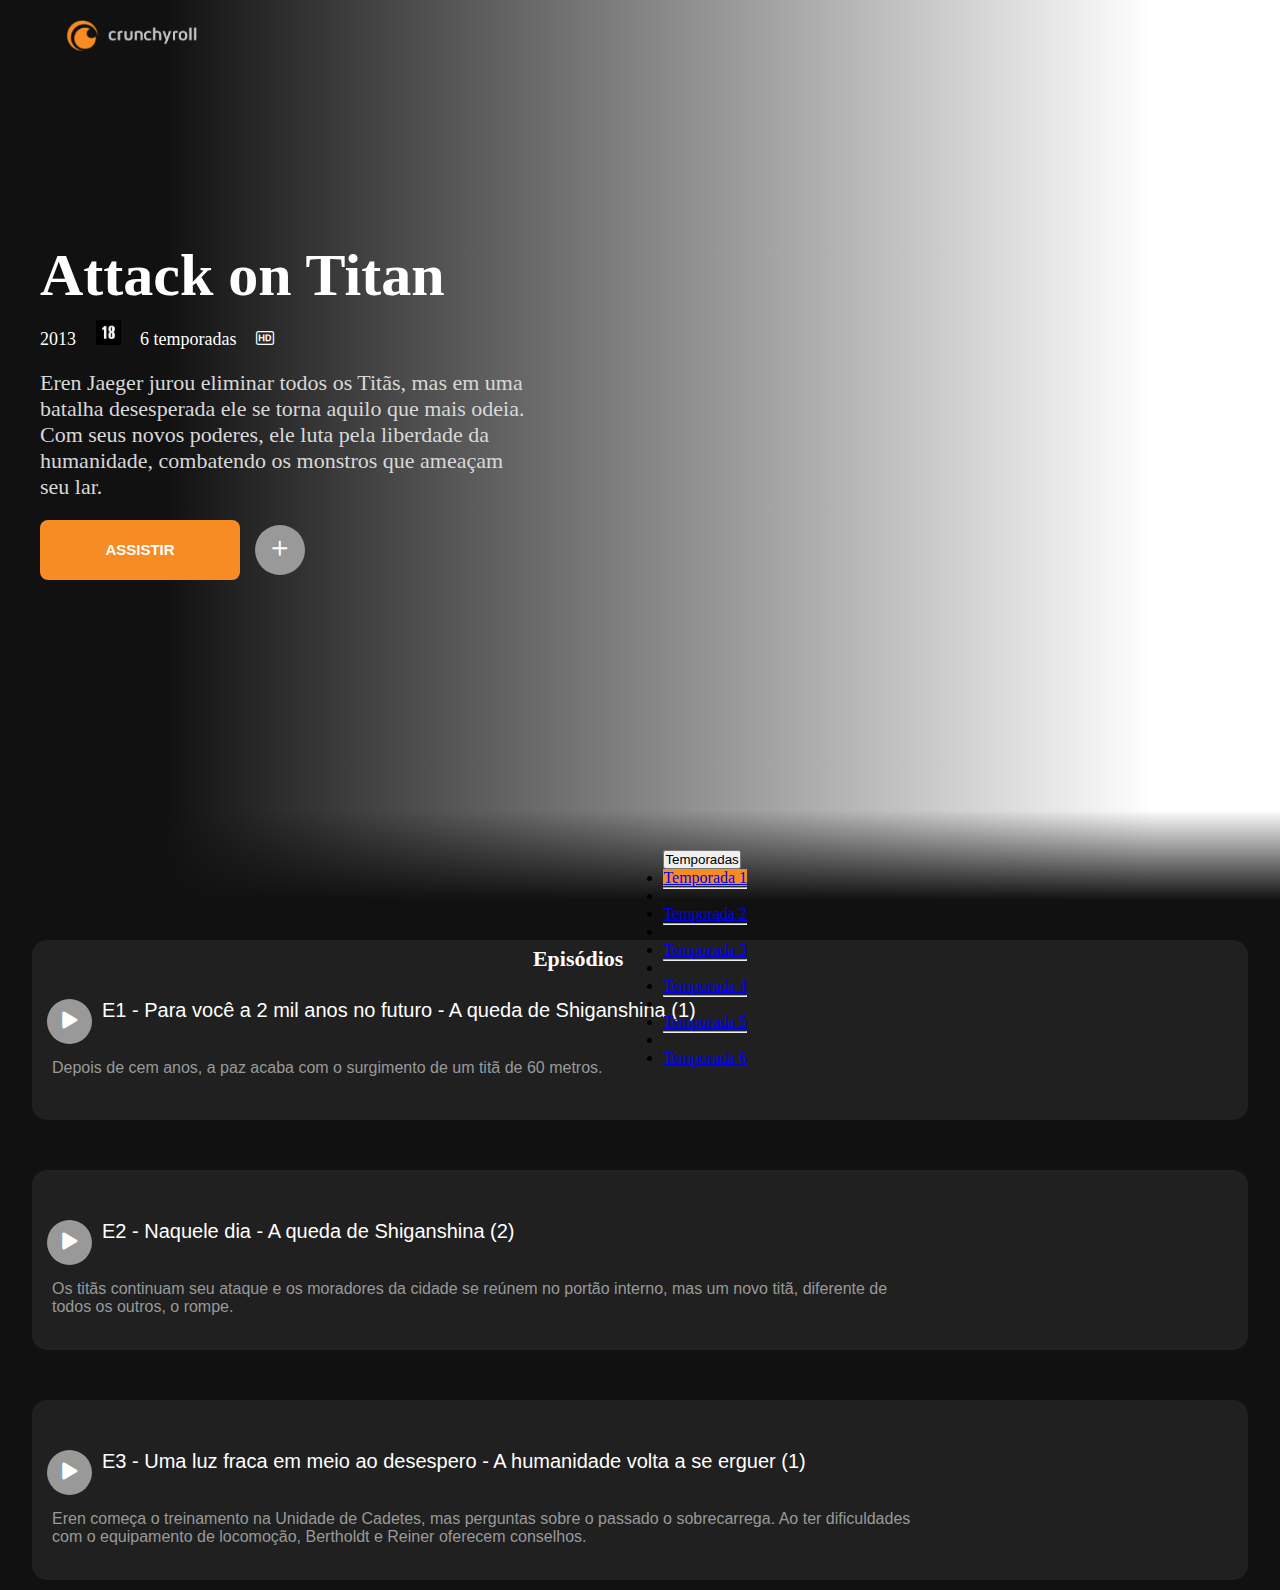
==== animes/AOT/index.html @ c1bd7aec "Commit inicial" ====
<!DOCTYPE html>
<html lang="pt-br">
<head>
    <meta charset="UTF-8">
    <meta http-equiv="X-UA-Compatible" content="IE=edge">
    <meta name="viewport" content="width=device-width, initial-scale=1.0">
    <title>Attack on Titan | Anime Project</title>
    <link rel="shorcut icon" href="https://static.crunchyroll.com/cxweb/assets/img/favicons/favicon-96x96.png">
    <link rel="stylesheet" href="css/custom.css">
    <link rel="stylesheet" href="https://fonts.googleapis.com/css2?family=Material+Symbols+Outlined:opsz,wght,FILL,GRAD@20..48,100..700,0..1,-50..200" />
    <link href="https://cdn.jsdelivr.net/npm/bootstrap@5.2.0/dist/css/bootstrap.min.css" rel="stylesheet" integrity="sha384-gH2yIJqKdNHPEq0n4Mqa/HGKIhSkIHeL5AyhkYV8i59U5AR6csBvApHHNl/vI1Bx" crossorigin="anonymous">
</head>
<body>
    <div id="header">
        <div class="header--logo">
            <a href="#">
                <a href="../../index.html"><img src="../../img/logo-crunchyroll1.png" alt="Crunchyroll" /></a>
            </a>
        </div>
    </div>
    <!--INICIO DO BANNER-->
    <div id="banner">
        <video autoplay muted loop>
            <source src="media/trailer.mp4" type="video/mp4">
        </video>
        <div class="shadow--vertical">
            <div class="shadow--horizontal">
                <div class="featured--name">
                    <p>Attack on Titan</p>
                </div>
                <div class="infos--adicionais">
                    <p>2013</p>
                    <img src="../infos-img/18.png" width="25px" height="25px"/>
                    <p>6 temporadas</p>
                    <i class="bi bi-badge-hd"></i>
                </div>
                <div class="featured--title">
                    <p>Eren Jaeger jurou eliminar todos os Titãs, mas em uma batalha desesperada 
                        ele se torna aquilo que mais odeia. Com seus novos poderes, ele luta pela 
                        liberdade da humanidade, combatendo os monstros que ameaçam seu lar.</p>
                </div>
                <div class="buttons">
                    <button class="play" title="" href="#">Assistir</button>
                    <button class="plus" title="Adicionar à sua Lista" href="#"><i class="bi bi-plus"></i></button>
                </div>
            </div>
        </div>
    </div>

    <!--INÍCIO CHAPTERS-->
    <div id="chapters">
        <div class="link--ep">
            <a href="#episodios">Episódios</a>
        </div>
        <div class="temporadas">
            <div class="dropdown">
                <button class="btn btn-secondary dropdown-toggle" type="button" data-bs-toggle="dropdown" aria-expanded="false">
                  Temporadas
                </button>
                <ul class="dropdown-menu dropdown-menu-dark">
                  <li><a class="dropdown-item active" href="#">Temporada 1</a></li>
                  <li><hr class="dropdown-divider"></li>
                  <li><a class="dropdown-item" href="#">Temporada 2</a></li>
                  <li><hr class="dropdown-divider"></li>
                  <li><a class="dropdown-item" href="#">Temporada 3</a></li>
                  <li><hr class="dropdown-divider"></li>
                  <li><a class="dropdown-item" href="#">Temporada 4</a></li>
                  <li><hr class="dropdown-divider"></li>
                  <li><a class="dropdown-item" href="#">Temporada 5</a></li>
                  <li><hr class="dropdown-divider"></li>
                  <li><a class="dropdown-item" href="#">Temporada 6</a></li>
                </ul>
              </div>
        </div>
    </div>

    <!--ABERTURA DOS EPISODIOS-->

    <div id="episodios">
        <div id="temporada--1">
            <div class="midia">
                <img src="https://beta.crunchyroll.com/imgsrv/display/thumbnail/320x180/catalog/crunchyroll/b199406edeebc19a7f4e4412d6e1dfcc.jpeg" alt="">
                <button class="reproduzir">
                    <div class="conteudo--midia">
                        <div class="player"><i class="bi bi-play-fill"></i></div>
                        <p>E1 - Para você a 2 mil anos no futuro - A queda de Shiganshina (1)</p>
                    </div>
                       <div class="description">
                        <p>Depois de cem anos, a paz acaba com o surgimento de um titã de 60 metros.</p>
                    </div>
                </button>
            </div>
            <div class="midia">
                <img src="https://beta.crunchyroll.com/imgsrv/display/thumbnail/320x180/catalog/crunchyroll/b9fbee83c6c9a6353383a36b81d86121.jpeg" alt="">
                <button class="reproduzir">
                    <div class="conteudo--midia">
                        <div class="player"><i class="bi bi-play-fill"></i></div>
                        <p>E2 - Naquele dia - A queda de Shiganshina (2)</p>
                    </div>
                    <div class="description">
                        <p>Os titãs continuam seu ataque e os moradores da cidade se reúnem no portão interno, mas um novo titã, 
                            diferente de todos os outros, o rompe.</p>
                    </div>
                </button>
            </div>
            <div class="midia">
                <img src="https://beta.crunchyroll.com/imgsrv/display/thumbnail/320x180/catalog/crunchyroll/c7b6627f8880562f34268096f9c55c05.jpeg" alt="">
                <button class="reproduzir">
                    <div class="conteudo--midia">
                        <div class="player"><i class="bi bi-play-fill"></i></div>
                        <p>E3 - Uma luz fraca em meio ao desespero - A humanidade volta a se erguer (1)</p>
                    </div>
                    <div class="description">
                        <p>Eren começa o treinamento na Unidade de Cadetes, mas perguntas sobre o passado o sobrecarrega. 
                            Ao ter dificuldades com o equipamento de locomoção, Bertholdt e Reiner oferecem conselhos.</p>
                    </div>
                </button>
            </div>
        </div>
        <!--FECHAMENTO PRIMEIRA TEMPORADA-->
        <!--ABERTURA SEGUNDA TEMPORADA-->
        <div id="temporada--2">
            <div class="midia">
                <img src="https://beta.crunchyroll.com/imgsrv/display/thumbnail/320x180/catalog/crunchyroll/b199406edeebc19a7f4e4412d6e1dfcc.jpeg" alt="">
                <button class="reproduzir">
                    <div class="conteudo--midia">
                        <div class="player"><i class="bi bi-play-fill"></i></div>
                        <p>E1 - TESTE</p>
                    </div>
                       <div class="description">
                        <p>Depois de cem anos, a paz acaba com o surgimento de um titã de 60 metros.</p>
                    </div>
                </button>
            </div>
            <div class="midia">
                <img src="https://beta.crunchyroll.com/imgsrv/display/thumbnail/320x180/catalog/crunchyroll/b9fbee83c6c9a6353383a36b81d86121.jpeg" alt="">
                <button class="reproduzir">
                    <div class="conteudo--midia">
                        <div class="player"><i class="bi bi-play-fill"></i></div>
                        <p>E2 - Naquele dia - A queda de Shiganshina (2)</p>
                    </div>
                    <div class="description">
                        <p>Os titãs continuam seu ataque e os moradores da cidade se reúnem no portão interno, mas um novo titã, 
                            diferente de todos os outros, o rompe.</p>
                    </div>
                </button>
            </div>
            <div class="midia">
                <img src="https://beta.crunchyroll.com/imgsrv/display/thumbnail/320x180/catalog/crunchyroll/c7b6627f8880562f34268096f9c55c05.jpeg" alt="">
                <button class="reproduzir">
                    <div class="conteudo--midia">
                        <div class="player"><i class="bi bi-play-fill"></i></div>
                        <p>E3 - Uma luz fraca em meio ao desespero - A humanidade volta a se erguer (1)</p>
                    </div>
                    <div class="description">
                        <p>Eren começa o treinamento na Unidade de Cadetes, mas perguntas sobre o passado o sobrecarrega. 
                            Ao ter dificuldades com o equipamento de locomoção, Bertholdt e Reiner oferecem conselhos.</p>
                    </div>
                </button>
            </div>
        </div>
    </div>

    <!--INCLUSÃO DE ARQUIVOS JS-->
    <script type="text/javascript" src="../../js/function.js"></script>
    <script src="https://cdn.jsdelivr.net/npm/bootstrap@5.2.0/dist/js/bootstrap.bundle.min.js" integrity="sha384-A3rJD856KowSb7dwlZdYEkO39Gagi7vIsF0jrRAoQmDKKtQBHUuLZ9AsSv4jD4Xa" crossorigin="anonymous"></script>
    
</body>
</html>
---- animes/AOT/css/custom.css ----
@import url(../../css-global/defaultGlobal.css);
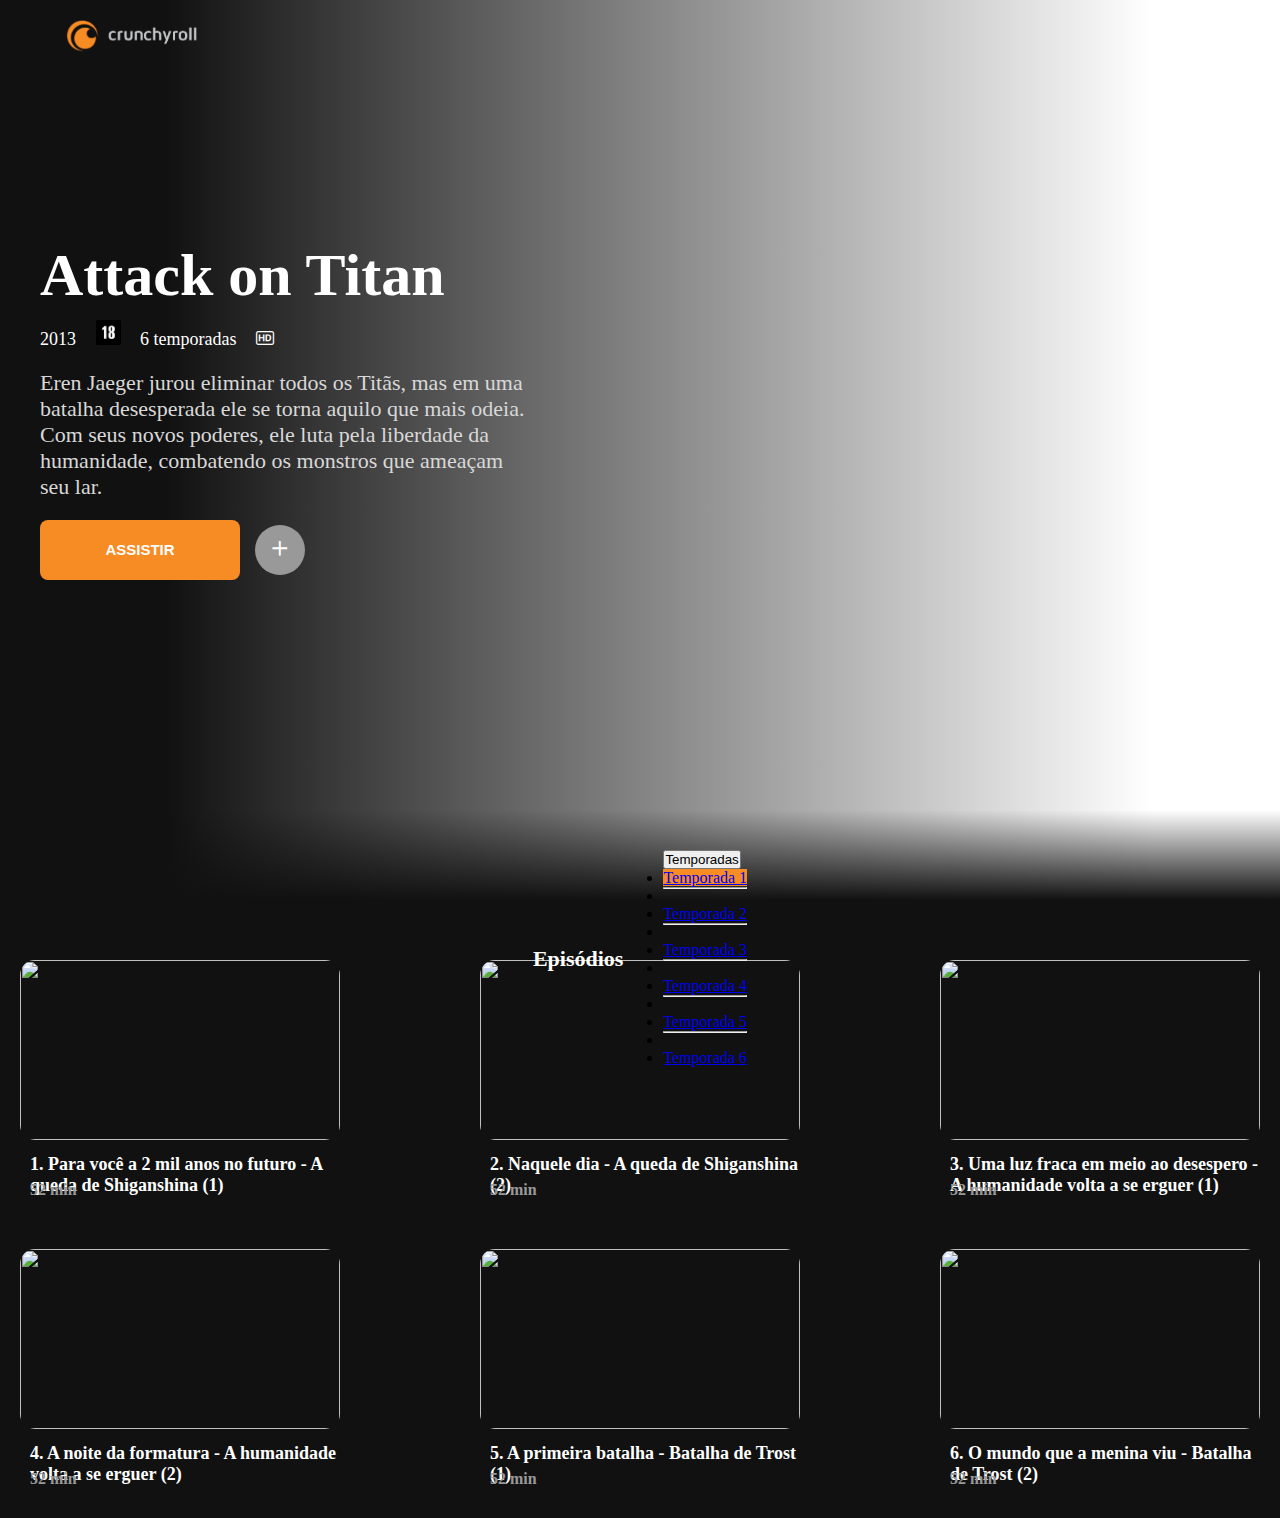
==== commit 17ccbce4: "Atualização - Função de seleção de temporada" ====
--- a/animes/AOT/index.html
+++ b/animes/AOT/index.html
@@ -58,108 +58,145 @@
                   Temporadas
                 </button>
                 <ul class="dropdown-menu dropdown-menu-dark">
-                  <li><a class="dropdown-item active" href="#">Temporada 1</a></li>
-                  <li><hr class="dropdown-divider"></li>
-                  <li><a class="dropdown-item" href="#">Temporada 2</a></li>
-                  <li><hr class="dropdown-divider"></li>
-                  <li><a class="dropdown-item" href="#">Temporada 3</a></li>
-                  <li><hr class="dropdown-divider"></li>
-                  <li><a class="dropdown-item" href="#">Temporada 4</a></li>
-                  <li><hr class="dropdown-divider"></li>
-                  <li><a class="dropdown-item" href="#">Temporada 5</a></li>
-                  <li><hr class="dropdown-divider"></li>
-                  <li><a class="dropdown-item" href="#">Temporada 6</a></li>
-                </ul>
+                    <li><a onclick="season1()" class="dropdown-item active" href="#episodios">Temporada 1</a></li>
+                    <li><hr class="dropdown-divider"></li>
+                    <li><a onclick="season2()" class="dropdown-item" href="#episodios">Temporada 2</a></li>
+                    <li><hr class="dropdown-divider"></li>
+                    <li><a class="dropdown-item" href="#episodios">Temporada 3</a></li>
+                    <li><hr class="dropdown-divider"></li>
+                    <li><a class="dropdown-item" href="#episodios">Temporada 4</a></li>
+                    <li><hr class="dropdown-divider"></li>
+                    <li><a class="dropdown-item" href="#episodios">Temporada 5</a></li>
+                    <li><hr class="dropdown-divider"></li>
+                    <li><a class="dropdown-item" href="#episodios">Temporada 6</a></li>
+                  </ul>
               </div>
         </div>
     </div>
 
     <!--ABERTURA DOS EPISODIOS-->
-
     <div id="episodios">
+
+        <!--TEMPORADA 1-->
         <div id="temporada--1">
             <div class="midia">
                 <img src="https://beta.crunchyroll.com/imgsrv/display/thumbnail/320x180/catalog/crunchyroll/b199406edeebc19a7f4e4412d6e1dfcc.jpeg" alt="">
-                <button class="reproduzir">
-                    <div class="conteudo--midia">
-                        <div class="player"><i class="bi bi-play-fill"></i></div>
-                        <p>E1 - Para você a 2 mil anos no futuro - A queda de Shiganshina (1)</p>
-                    </div>
-                       <div class="description">
-                        <p>Depois de cem anos, a paz acaba com o surgimento de um titã de 60 metros.</p>
-                    </div>
-                </button>
+                <div class="conteudo--midia">
+                    <p>1. Para você a 2 mil anos no futuro - A queda de Shiganshina (1)</p>
+                    <div class="description">
+                        <p>52 min</p>
+                    </div>
+                </div>
             </div>
             <div class="midia">
                 <img src="https://beta.crunchyroll.com/imgsrv/display/thumbnail/320x180/catalog/crunchyroll/b9fbee83c6c9a6353383a36b81d86121.jpeg" alt="">
-                <button class="reproduzir">
-                    <div class="conteudo--midia">
-                        <div class="player"><i class="bi bi-play-fill"></i></div>
-                        <p>E2 - Naquele dia - A queda de Shiganshina (2)</p>
-                    </div>
-                    <div class="description">
-                        <p>Os titãs continuam seu ataque e os moradores da cidade se reúnem no portão interno, mas um novo titã, 
-                            diferente de todos os outros, o rompe.</p>
-                    </div>
-                </button>
+                <div class="conteudo--midia">
+                    <p>2. Naquele dia - A queda de Shiganshina (2)</p>
+                    <div class="description">
+                        <p>52 min</p>
+                    </div>
+                </div>
             </div>
             <div class="midia">
                 <img src="https://beta.crunchyroll.com/imgsrv/display/thumbnail/320x180/catalog/crunchyroll/c7b6627f8880562f34268096f9c55c05.jpeg" alt="">
-                <button class="reproduzir">
-                    <div class="conteudo--midia">
-                        <div class="player"><i class="bi bi-play-fill"></i></div>
-                        <p>E3 - Uma luz fraca em meio ao desespero - A humanidade volta a se erguer (1)</p>
-                    </div>
-                    <div class="description">
-                        <p>Eren começa o treinamento na Unidade de Cadetes, mas perguntas sobre o passado o sobrecarrega. 
-                            Ao ter dificuldades com o equipamento de locomoção, Bertholdt e Reiner oferecem conselhos.</p>
-                    </div>
-                </button>
-            </div>
-        </div>
-        <!--FECHAMENTO PRIMEIRA TEMPORADA-->
-        <!--ABERTURA SEGUNDA TEMPORADA-->
+                <div class="conteudo--midia">
+                    <p>3. Uma luz fraca em meio ao desespero - A humanidade volta a se erguer (1)</p>
+                    <div class="description">
+                        <p>52 min</p>
+                    </div>
+                </div>
+            </div>
+            <div class="midia">
+                <img src="https://beta.crunchyroll.com/imgsrv/display/thumbnail/320x180/catalog/crunchyroll/941f10ee007bd7a2704d00dfb460c8fa.jpeg" alt="">
+                <div class="conteudo--midia">
+                    <p>4. A noite da formatura - A humanidade volta a se erguer (2)</p>
+                    <div class="description">
+                        <p>52 min</p>
+                    </div>
+                </div>
+            </div>
+            <div class="midia">
+                <img src="https://beta.crunchyroll.com/imgsrv/display/thumbnail/320x180/catalog/crunchyroll/cc56e86eb68f3afde55d62e008fddb44.jpeg" alt="">
+                <div class="conteudo--midia">
+                    <p>5. A primeira batalha - Batalha de Trost (1)</p>
+                    <div class="description">
+                        <p>52 min</p>
+                    </div>
+                </div>
+            </div>
+            <div class="midia">
+                <img src="https://beta.crunchyroll.com/imgsrv/display/thumbnail/320x180/catalog/crunchyroll/0b9d827f813bd0f5b934721b7cce37d3.jpeg" alt="">
+                <div class="conteudo--midia">
+                    <p>6. O mundo que a menina viu - Batalha de Trost (2)</p>
+                    <div class="description">
+                        <p>52 min</p>
+                    </div>
+                </div>
+            </div>
+        </div>
+        <!--FECHAMENTO DA TEMPORADA 1-->
+
+        <!--TEMPORADA 2-->
         <div id="temporada--2">
             <div class="midia">
-                <img src="https://beta.crunchyroll.com/imgsrv/display/thumbnail/320x180/catalog/crunchyroll/b199406edeebc19a7f4e4412d6e1dfcc.jpeg" alt="">
-                <button class="reproduzir">
-                    <div class="conteudo--midia">
-                        <div class="player"><i class="bi bi-play-fill"></i></div>
-                        <p>E1 - TESTE</p>
-                    </div>
-                       <div class="description">
-                        <p>Depois de cem anos, a paz acaba com o surgimento de um titã de 60 metros.</p>
-                    </div>
-                </button>
-            </div>
-            <div class="midia">
-                <img src="https://beta.crunchyroll.com/imgsrv/display/thumbnail/320x180/catalog/crunchyroll/b9fbee83c6c9a6353383a36b81d86121.jpeg" alt="">
-                <button class="reproduzir">
-                    <div class="conteudo--midia">
-                        <div class="player"><i class="bi bi-play-fill"></i></div>
-                        <p>E2 - Naquele dia - A queda de Shiganshina (2)</p>
-                    </div>
-                    <div class="description">
-                        <p>Os titãs continuam seu ataque e os moradores da cidade se reúnem no portão interno, mas um novo titã, 
-                            diferente de todos os outros, o rompe.</p>
-                    </div>
-                </button>
-            </div>
-            <div class="midia">
-                <img src="https://beta.crunchyroll.com/imgsrv/display/thumbnail/320x180/catalog/crunchyroll/c7b6627f8880562f34268096f9c55c05.jpeg" alt="">
-                <button class="reproduzir">
-                    <div class="conteudo--midia">
-                        <div class="player"><i class="bi bi-play-fill"></i></div>
-                        <p>E3 - Uma luz fraca em meio ao desespero - A humanidade volta a se erguer (1)</p>
-                    </div>
-                    <div class="description">
-                        <p>Eren começa o treinamento na Unidade de Cadetes, mas perguntas sobre o passado o sobrecarrega. 
-                            Ao ter dificuldades com o equipamento de locomoção, Bertholdt e Reiner oferecem conselhos.</p>
-                    </div>
-                </button>
-            </div>
-        </div>
-    </div>
+                <img src="https://beta.crunchyroll.com/imgsrv/display/thumbnail/320x180/catalog/crunchyroll/e722d61c2b44397d4c0983c975f79092.jpeg" alt="">
+                <div class="conteudo--midia">
+                    <p>26. O Titã Bestial</p>
+                    <div class="description">
+                        <p>52 min</p>
+                    </div>
+                </div>
+            </div>
+            <div class="midia">
+                <img src="https://beta.crunchyroll.com/imgsrv/display/thumbnail/320x180/catalog/crunchyroll/d1171eef18af9f480b54bb7384c5aa85.jpeg" alt="">
+                <div class="conteudo--midia">
+                    <p>27. Voltei</p>
+                    <div class="description">
+                        <p>52 min</p>
+                    </div>
+                </div>
+            </div>
+            <div class="midia">
+                <img src="https://beta.crunchyroll.com/imgsrv/display/thumbnail/320x180/catalog/crunchyroll/86d0daa9fb45aecdaabac03d2c544d01.jpeg" alt="">
+                <div class="conteudo--midia">
+                    <p>28. Rumo ao sudoeste</p>
+                    <div class="description">
+                        <p>52 min</p>
+                    </div>
+                </div>
+            </div>
+            <div class="midia">
+                <img src="https://beta.crunchyroll.com/imgsrv/display/thumbnail/320x180/catalog/crunchyroll/f8d8aaa0b6ea95fed54df3fec580093e.jpeg" alt="">
+                <div class="conteudo--midia">
+                    <p>29. Soldado</p>
+                    <div class="description">
+                        <p>52 min</p>
+                    </div>
+                </div>
+            </div>
+            <div class="midia">
+                <img src="https://beta.crunchyroll.com/imgsrv/display/thumbnail/320x180/catalog/crunchyroll/0a8e884a3308fe09d22817cbb2332af1.jpeg" alt="">
+                <div class="conteudo--midia">
+                    <p>30. Historia</p>
+                    <div class="description">
+                        <p>52 min</p>
+                    </div>
+                </div>
+            </div>
+            <div class="midia">
+                <img src="https://beta.crunchyroll.com/imgsrv/display/thumbnail/320x180/catalog/crunchyroll/ea97d3b6ebeb4c756a80e38cf9a3ff39.jpeg" alt="">
+                <div class="conteudo--midia">
+                    <p>31. Guerreiro</p>
+                    <div class="description">
+                        <p>52 min</p>
+                    </div>
+                </div>
+            </div>
+        </div>
+        <!--FECHAMENTO DA TEMPORADA 2-->
+
+    </div>
+    <!--FECHAMENTO DA LISTAGEM DOS EPISÓDIOS-->
 
     <!--INCLUSÃO DE ARQUIVOS JS-->
     <script type="text/javascript" src="../../js/function.js"></script>
--- a/animes/AOT/css/custom.css
+++ b/animes/AOT/css/custom.css
@@ -1 +1,2 @@
-@import url(../../css-global/defaultGlobal.css);+@import url(../../css-global/defaultGlobal.css);
+@import url(../../../css/responsive.css);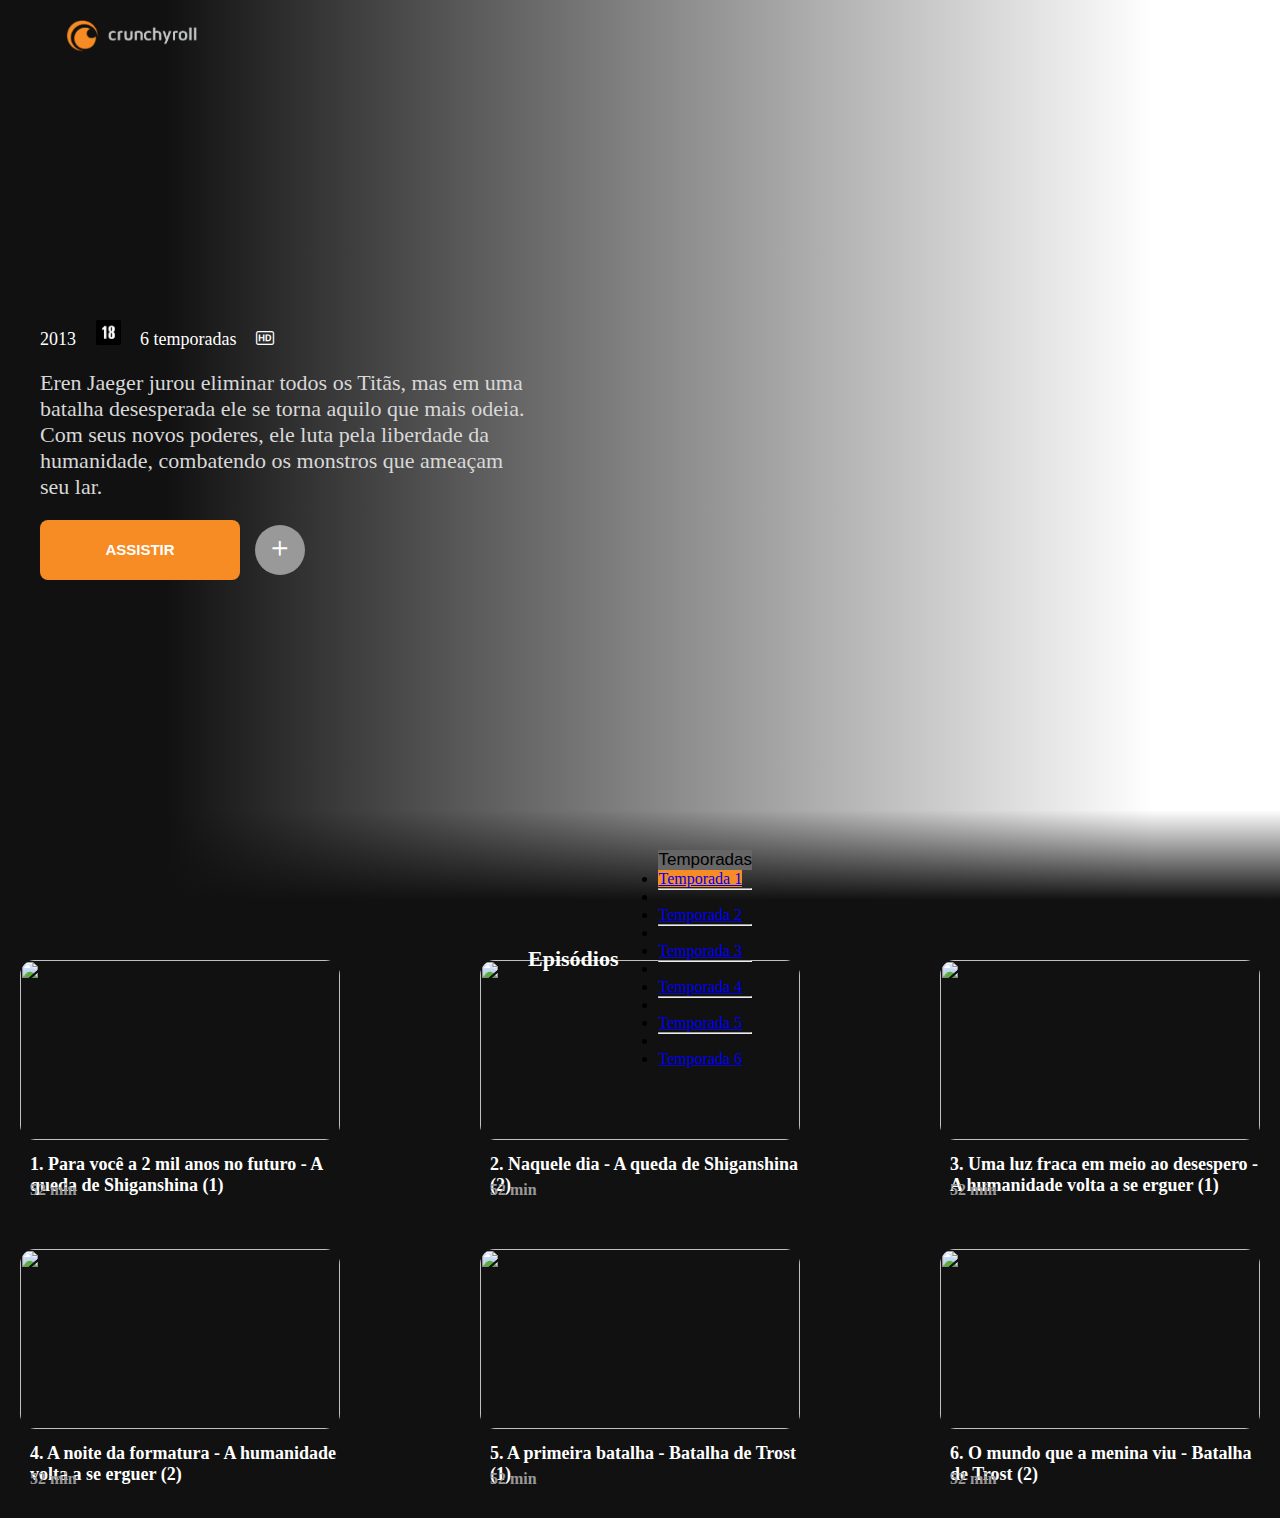
==== commit 5d544b5c: "Atualização dos arquivos em pastas e formatação responsiva" ====
--- a/animes/AOT/index.html
+++ b/animes/AOT/index.html
@@ -26,7 +26,7 @@
         <div class="shadow--vertical">
             <div class="shadow--horizontal">
                 <div class="featured--name">
-                    <p>Attack on Titan</p>
+                    <img src="../AOT/media/AOT_logo.png" alt="">
                 </div>
                 <div class="infos--adicionais">
                     <p>2013</p>
--- a/animes/AOT/css/custom.css
+++ b/animes/AOT/css/custom.css
@@ -1,2 +1,2 @@
-@import url(../../css-global/defaultGlobal.css);
-@import url(../../../css/responsive.css);+@import url(../../css-global/default.css);
+@import url(../../css-global/responsive.css);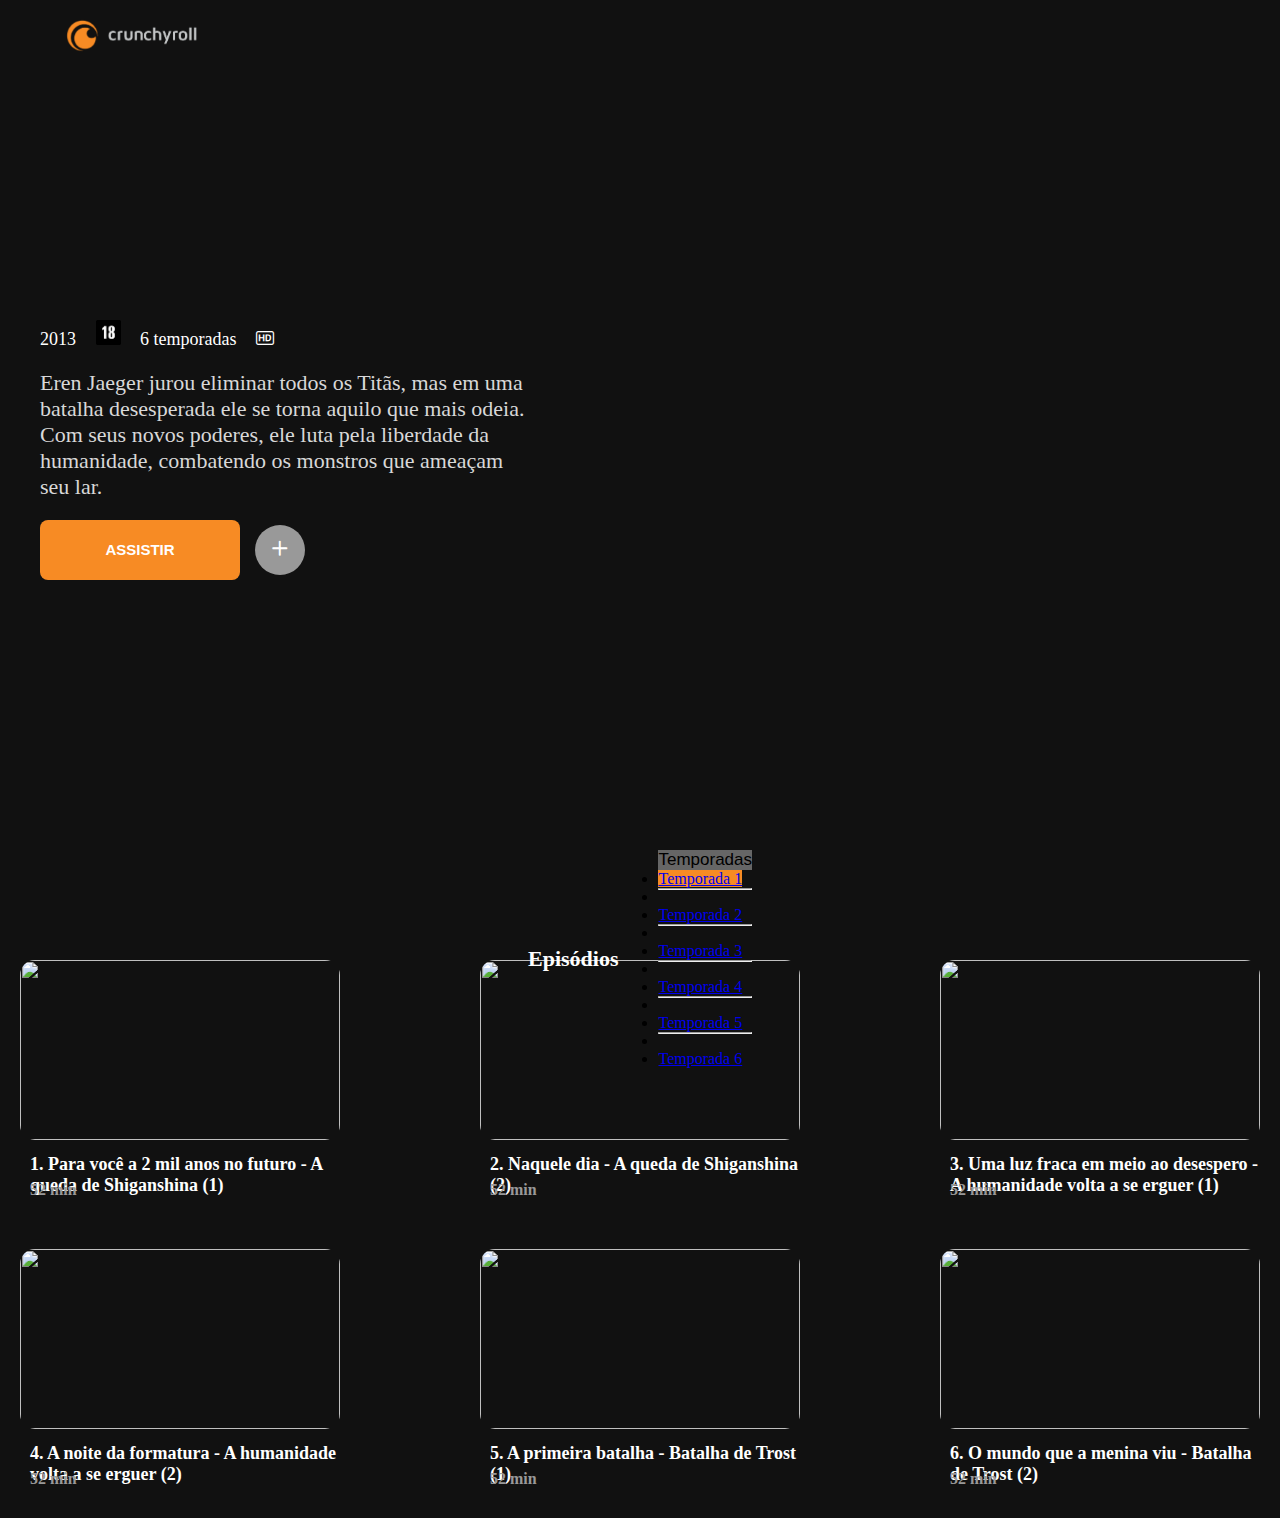
==== commit d7b5c905: "Modificação de arquivos responsivos do projeto" ====
--- a/animes/AOT/index.html
+++ b/animes/AOT/index.html
@@ -45,6 +45,10 @@
                 </div>
             </div>
         </div>
+        <!--WALLPAPER DO MODO MOBILE-->
+        <div class="banner--mobile">
+            <img src="media/wpp-mobile.jpg" alt="">
+        </div>
     </div>
 
     <!--INÍCIO CHAPTERS-->
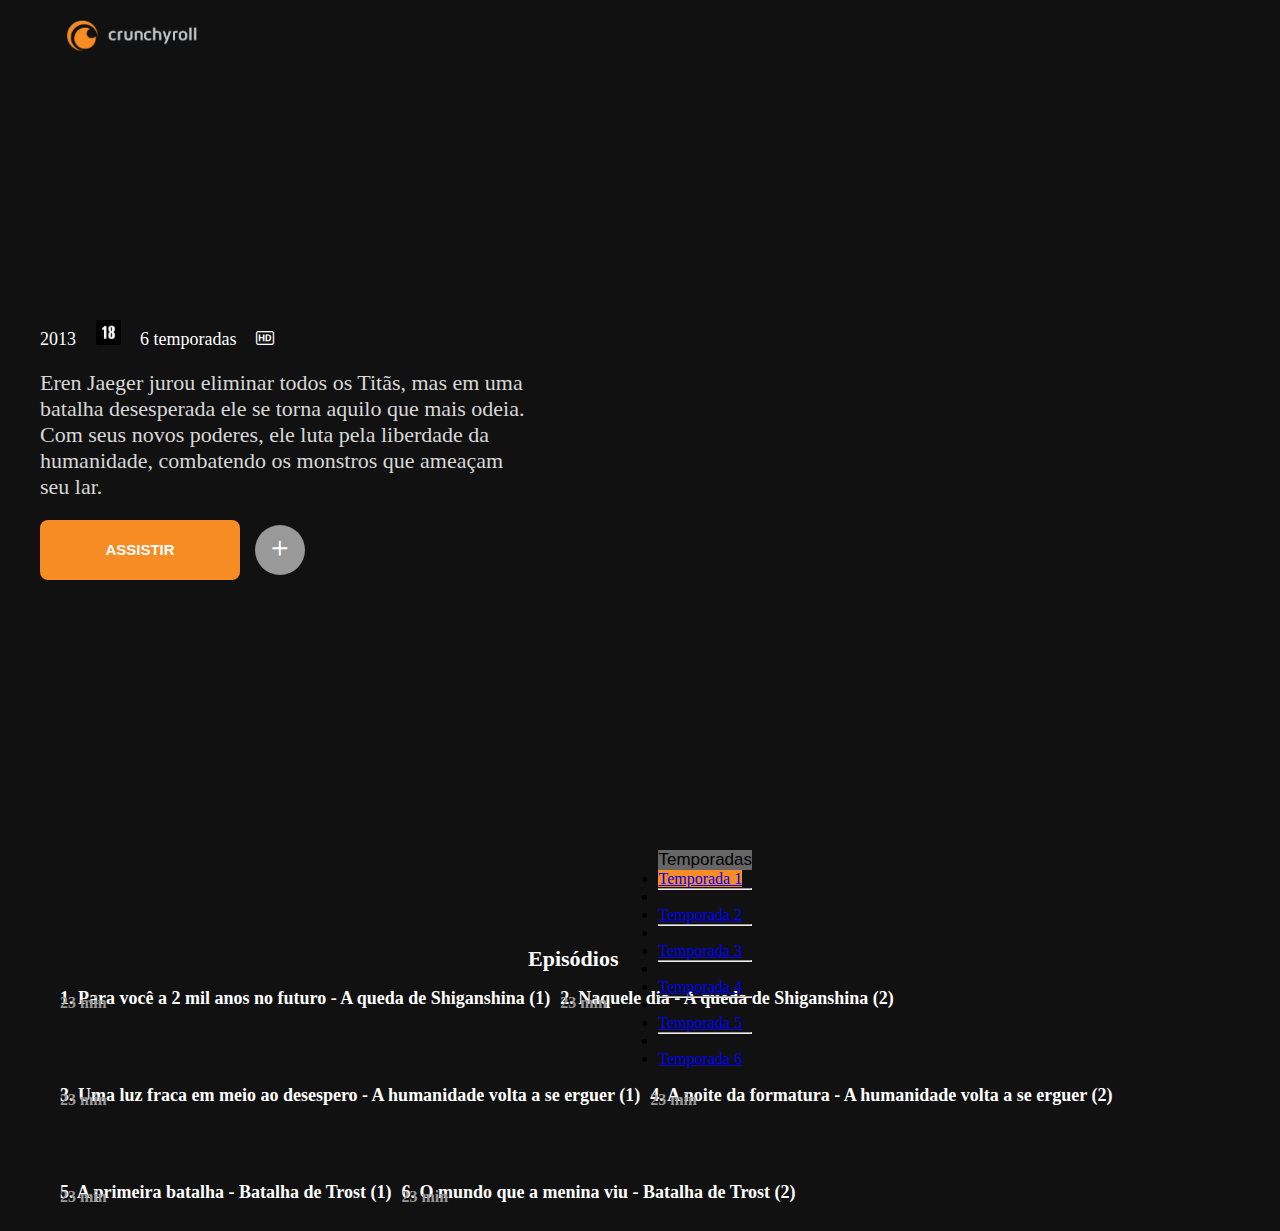
==== commit 09fcd05a: "Modificação html do agrupamento dos episodios" ====
--- a/animes/AOT/index.html
+++ b/animes/AOT/index.html
@@ -83,119 +83,147 @@
 
         <!--TEMPORADA 1-->
         <div id="temporada--1">
-            <div class="midia">
-                <img src="https://beta.crunchyroll.com/imgsrv/display/thumbnail/320x180/catalog/crunchyroll/b199406edeebc19a7f4e4412d6e1dfcc.jpeg" alt="">
-                <div class="conteudo--midia">
-                    <p>1. Para você a 2 mil anos no futuro - A queda de Shiganshina (1)</p>
-                    <div class="description">
-                        <p>52 min</p>
-                    </div>
-                </div>
-            </div>
-            <div class="midia">
-                <img src="https://beta.crunchyroll.com/imgsrv/display/thumbnail/320x180/catalog/crunchyroll/b9fbee83c6c9a6353383a36b81d86121.jpeg" alt="">
-                <div class="conteudo--midia">
-                    <p>2. Naquele dia - A queda de Shiganshina (2)</p>
-                    <div class="description">
-                        <p>52 min</p>
-                    </div>
-                </div>
-            </div>
-            <div class="midia">
-                <img src="https://beta.crunchyroll.com/imgsrv/display/thumbnail/320x180/catalog/crunchyroll/c7b6627f8880562f34268096f9c55c05.jpeg" alt="">
-                <div class="conteudo--midia">
-                    <p>3. Uma luz fraca em meio ao desespero - A humanidade volta a se erguer (1)</p>
-                    <div class="description">
-                        <p>52 min</p>
-                    </div>
-                </div>
-            </div>
-            <div class="midia">
-                <img src="https://beta.crunchyroll.com/imgsrv/display/thumbnail/320x180/catalog/crunchyroll/941f10ee007bd7a2704d00dfb460c8fa.jpeg" alt="">
-                <div class="conteudo--midia">
-                    <p>4. A noite da formatura - A humanidade volta a se erguer (2)</p>
-                    <div class="description">
-                        <p>52 min</p>
-                    </div>
-                </div>
-            </div>
-            <div class="midia">
-                <img src="https://beta.crunchyroll.com/imgsrv/display/thumbnail/320x180/catalog/crunchyroll/cc56e86eb68f3afde55d62e008fddb44.jpeg" alt="">
-                <div class="conteudo--midia">
-                    <p>5. A primeira batalha - Batalha de Trost (1)</p>
-                    <div class="description">
-                        <p>52 min</p>
-                    </div>
-                </div>
-            </div>
-            <div class="midia">
-                <img src="https://beta.crunchyroll.com/imgsrv/display/thumbnail/320x180/catalog/crunchyroll/0b9d827f813bd0f5b934721b7cce37d3.jpeg" alt="">
-                <div class="conteudo--midia">
-                    <p>6. O mundo que a menina viu - Batalha de Trost (2)</p>
-                    <div class="description">
-                        <p>52 min</p>
-                    </div>
-                </div>
-            </div>
+            <div class="container col-lg-3 col-md-6 col-sm-6 col-12">
+                <div class="midia">
+                    <img src="https://beta.crunchyroll.com/imgsrv/display/thumbnail/320x180/catalog/crunchyroll/b199406edeebc19a7f4e4412d6e1dfcc.jpeg" alt="">
+                    <div class="conteudo--midia">
+                        <p>1. Para você a 2 mil anos no futuro - A queda de Shiganshina (1)</p>
+                        <div class="description">
+                            <p>23 min</p>
+                        </div>
+                    </div>
+                </div>
+            </div>
+            <div class="container col-lg-3 col-md-6 col-sm-6 col-12">
+                <div class="midia">
+                    <img src="https://beta.crunchyroll.com/imgsrv/display/thumbnail/320x180/catalog/crunchyroll/b9fbee83c6c9a6353383a36b81d86121.jpeg" alt="">
+                    <div class="conteudo--midia">
+                        <p>2. Naquele dia - A queda de Shiganshina (2)</p>
+                        <div class="description">
+                            <p>23 min</p>
+                        </div>
+                    </div>
+                </div>
+            </div>
+            <div class="container col-lg-3 col-md-6 col-sm-6 col-12">
+                <div class="midia">
+                    <img src="https://beta.crunchyroll.com/imgsrv/display/thumbnail/320x180/catalog/crunchyroll/c7b6627f8880562f34268096f9c55c05.jpeg" alt="">
+                    <div class="conteudo--midia">
+                        <p>3. Uma luz fraca em meio ao desespero - A humanidade volta a se erguer (1)</p>
+                        <div class="description">
+                            <p>23 min</p>
+                        </div>
+                    </div>
+                </div>
+            </div>
+            <div class="container col-lg-3 col-md-6 col-sm-6 col-12">
+                <div class="midia">
+                    <img src="https://beta.crunchyroll.com/imgsrv/display/thumbnail/320x180/catalog/crunchyroll/941f10ee007bd7a2704d00dfb460c8fa.jpeg" alt="">
+                    <div class="conteudo--midia">
+                        <p>4. A noite da formatura - A humanidade volta a se erguer (2)</p>
+                        <div class="description">
+                            <p>23 min</p>
+                        </div>
+                    </div>
+                </div>
+            </div>
+            <div class="container col-lg-3 col-md-6 col-sm-6 col-12">
+                <div class="midia">
+                    <img src="https://beta.crunchyroll.com/imgsrv/display/thumbnail/320x180/catalog/crunchyroll/cc56e86eb68f3afde55d62e008fddb44.jpeg" alt="">
+                    <div class="conteudo--midia">
+                        <p>5. A primeira batalha - Batalha de Trost (1)</p>
+                        <div class="description">
+                            <p>23 min</p>
+                        </div>
+                    </div>
+                </div>
+            </div>
+            <div class="container col-lg-3 col-md-6 col-sm-6 col-12">
+                <div class="midia">
+                    <img src="https://beta.crunchyroll.com/imgsrv/display/thumbnail/320x180/catalog/crunchyroll/0b9d827f813bd0f5b934721b7cce37d3.jpeg" alt="">
+                    <div class="conteudo--midia">
+                        <p>6. O mundo que a menina viu - Batalha de Trost (2)</p>
+                        <div class="description">
+                            <p>23 min</p>
+                        </div>
+                    </div>
+                </div>
+            </div>
+            <div class="container col-lg-3 col-md-6 col-sm-6 col-12"></div>
+            <div class="container col-lg-3 col-md-6 col-sm-6 col-12"></div>
         </div>
         <!--FECHAMENTO DA TEMPORADA 1-->
 
         <!--TEMPORADA 2-->
         <div id="temporada--2">
-            <div class="midia">
-                <img src="https://beta.crunchyroll.com/imgsrv/display/thumbnail/320x180/catalog/crunchyroll/e722d61c2b44397d4c0983c975f79092.jpeg" alt="">
-                <div class="conteudo--midia">
-                    <p>26. O Titã Bestial</p>
-                    <div class="description">
-                        <p>52 min</p>
-                    </div>
-                </div>
-            </div>
-            <div class="midia">
-                <img src="https://beta.crunchyroll.com/imgsrv/display/thumbnail/320x180/catalog/crunchyroll/d1171eef18af9f480b54bb7384c5aa85.jpeg" alt="">
-                <div class="conteudo--midia">
-                    <p>27. Voltei</p>
-                    <div class="description">
-                        <p>52 min</p>
-                    </div>
-                </div>
-            </div>
-            <div class="midia">
-                <img src="https://beta.crunchyroll.com/imgsrv/display/thumbnail/320x180/catalog/crunchyroll/86d0daa9fb45aecdaabac03d2c544d01.jpeg" alt="">
-                <div class="conteudo--midia">
-                    <p>28. Rumo ao sudoeste</p>
-                    <div class="description">
-                        <p>52 min</p>
-                    </div>
-                </div>
-            </div>
-            <div class="midia">
-                <img src="https://beta.crunchyroll.com/imgsrv/display/thumbnail/320x180/catalog/crunchyroll/f8d8aaa0b6ea95fed54df3fec580093e.jpeg" alt="">
-                <div class="conteudo--midia">
-                    <p>29. Soldado</p>
-                    <div class="description">
-                        <p>52 min</p>
-                    </div>
-                </div>
-            </div>
-            <div class="midia">
-                <img src="https://beta.crunchyroll.com/imgsrv/display/thumbnail/320x180/catalog/crunchyroll/0a8e884a3308fe09d22817cbb2332af1.jpeg" alt="">
-                <div class="conteudo--midia">
-                    <p>30. Historia</p>
-                    <div class="description">
-                        <p>52 min</p>
-                    </div>
-                </div>
-            </div>
-            <div class="midia">
-                <img src="https://beta.crunchyroll.com/imgsrv/display/thumbnail/320x180/catalog/crunchyroll/ea97d3b6ebeb4c756a80e38cf9a3ff39.jpeg" alt="">
-                <div class="conteudo--midia">
-                    <p>31. Guerreiro</p>
-                    <div class="description">
-                        <p>52 min</p>
-                    </div>
-                </div>
-            </div>
+            <div class="container col-lg-3 col-md-6 col-sm-6 col-12">
+                <div class="midia">
+                    <img src="https://beta.crunchyroll.com/imgsrv/display/thumbnail/320x180/catalog/crunchyroll/e722d61c2b44397d4c0983c975f79092.jpeg" alt="">
+                    <div class="conteudo--midia">
+                        <p>26. O Titã Bestial</p>
+                        <div class="description">
+                            <p>23 min</p>
+                        </div>
+                    </div>
+                </div>
+            </div>
+            <div class="container col-lg-3 col-md-6 col-sm-6 col-12">
+                <div class="midia">
+                    <img src="https://beta.crunchyroll.com/imgsrv/display/thumbnail/320x180/catalog/crunchyroll/d1171eef18af9f480b54bb7384c5aa85.jpeg" alt="">
+                    <div class="conteudo--midia">
+                        <p>27. Voltei</p>
+                        <div class="description">
+                            <p>23 min</p>
+                        </div>
+                    </div>
+                </div>
+            </div>
+            <div class="container col-lg-3 col-md-6 col-sm-6 col-12">
+                <div class="midia">
+                    <img src="https://beta.crunchyroll.com/imgsrv/display/thumbnail/320x180/catalog/crunchyroll/86d0daa9fb45aecdaabac03d2c544d01.jpeg" alt="">
+                    <div class="conteudo--midia">
+                        <p>28. Rumo ao sudoeste</p>
+                        <div class="description">
+                            <p>23 min</p>
+                        </div>
+                    </div>
+                </div>
+            </div>
+            <div class="container col-lg-3 col-md-6 col-sm-6 col-12">
+                <div class="midia">
+                    <img src="https://beta.crunchyroll.com/imgsrv/display/thumbnail/320x180/catalog/crunchyroll/f8d8aaa0b6ea95fed54df3fec580093e.jpeg" alt="">
+                    <div class="conteudo--midia">
+                        <p>29. Soldado</p>
+                        <div class="description">
+                            <p>23 min</p>
+                        </div>
+                    </div>
+                </div>
+            </div>
+            <div class="container col-lg-3 col-md-6 col-sm-6 col-12">
+                <div class="midia">
+                    <img src="https://beta.crunchyroll.com/imgsrv/display/thumbnail/320x180/catalog/crunchyroll/0a8e884a3308fe09d22817cbb2332af1.jpeg" alt="">
+                    <div class="conteudo--midia">
+                        <p>30. Historia</p>
+                        <div class="description">
+                            <p>23 min</p>
+                        </div>
+                    </div>
+                </div>
+            </div>
+            <div class="container col-lg-3 col-md-6 col-sm-6 col-12">
+                <div class="midia">
+                    <img src="https://beta.crunchyroll.com/imgsrv/display/thumbnail/320x180/catalog/crunchyroll/ea97d3b6ebeb4c756a80e38cf9a3ff39.jpeg" alt="">
+                    <div class="conteudo--midia">
+                        <p>31. Guerreiro</p>
+                        <div class="description">
+                            <p>23 min</p>
+                        </div>
+                    </div>
+                </div>
+            </div>
+            <div class="container col-lg-3 col-md-6 col-sm-6 col-12"></div>
+            <div class="container col-lg-3 col-md-6 col-sm-6 col-12"></div>
         </div>
         <!--FECHAMENTO DA TEMPORADA 2-->
 
